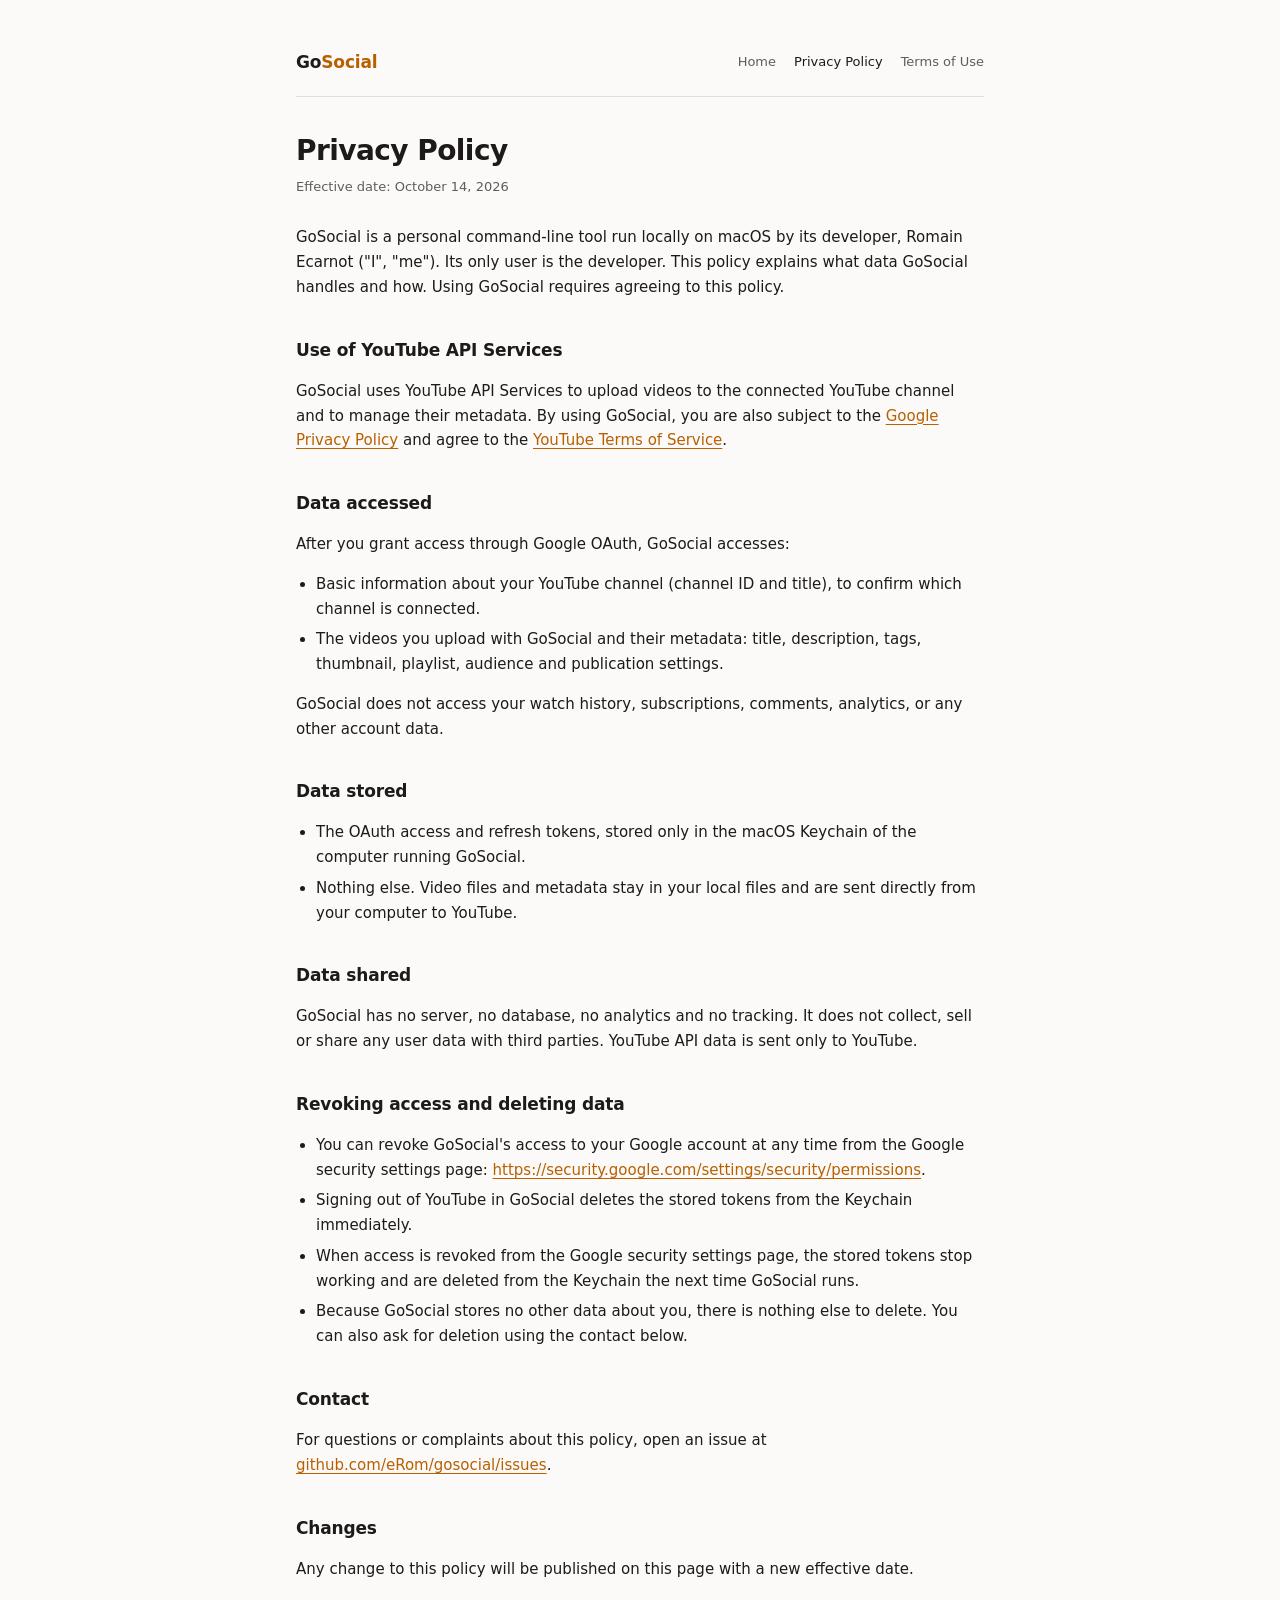
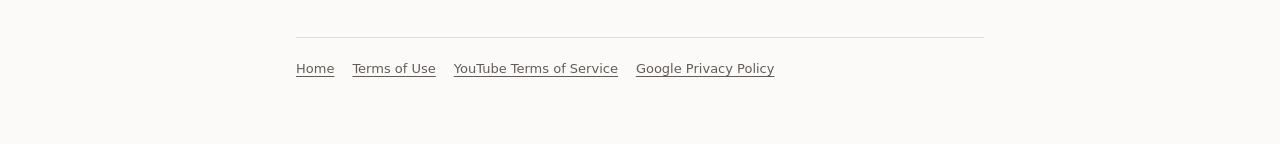
==== privacy.html @ 40ecc59e "privacy: revoked tokens are deleted on next run (drop the 7-day promise) Co-Authored-By: Claude Opus" ====
<!doctype html>
<html lang="en">
<head>
<meta charset="utf-8">
<meta name="viewport" content="width=device-width, initial-scale=1">
<title>Privacy Policy - GoSocial</title>
<link rel="stylesheet" href="style.css">
</head>
<body>
<div class="wrap">
  <header>
    <a class="brand" href="./">Go<span>Social</span></a>
    <nav>
      <a href="./">Home</a>
      <a href="privacy.html" aria-current="page">Privacy Policy</a>
      <a href="terms.html">Terms of Use</a>
    </nav>
  </header>

  <h1>Privacy Policy</h1>
  <p class="meta">Effective date: October 14, 2026</p>

  <p>GoSocial is a personal command-line tool run locally on macOS by its developer, Romain Ecarnot ("I", "me"). Its only user is the developer. This policy explains what data GoSocial handles and how. Using GoSocial requires agreeing to this policy.</p>

  <h2>Use of YouTube API Services</h2>
  <p>GoSocial uses YouTube API Services to upload videos to the connected YouTube channel and to manage their metadata. By using GoSocial, you are also subject to the <a href="http://www.google.com/policies/privacy">Google Privacy Policy</a> and agree to the <a href="https://www.youtube.com/t/terms">YouTube Terms of Service</a>.</p>

  <h2>Data accessed</h2>
  <p>After you grant access through Google OAuth, GoSocial accesses:</p>
  <ul>
    <li>Basic information about your YouTube channel (channel ID and title), to confirm which channel is connected.</li>
    <li>The videos you upload with GoSocial and their metadata: title, description, tags, thumbnail, playlist, audience and publication settings.</li>
  </ul>
  <p>GoSocial does not access your watch history, subscriptions, comments, analytics, or any other account data.</p>

  <h2>Data stored</h2>
  <ul>
    <li>The OAuth access and refresh tokens, stored only in the macOS Keychain of the computer running GoSocial.</li>
    <li>Nothing else. Video files and metadata stay in your local files and are sent directly from your computer to YouTube.</li>
  </ul>

  <h2>Data shared</h2>
  <p>GoSocial has no server, no database, no analytics and no tracking. It does not collect, sell or share any user data with third parties. YouTube API data is sent only to YouTube.</p>

  <h2>Revoking access and deleting data</h2>
  <ul>
    <li>You can revoke GoSocial's access to your Google account at any time from the Google security settings page: <a href="https://security.google.com/settings/security/permissions">https://security.google.com/settings/security/permissions</a>.</li>
    <li>Signing out of YouTube in GoSocial deletes the stored tokens from the Keychain immediately.</li>
    <li>When access is revoked from the Google security settings page, the stored tokens stop working and are deleted from the Keychain the next time GoSocial runs.</li>
    <li>Because GoSocial stores no other data about you, there is nothing else to delete. You can also ask for deletion using the contact below.</li>
  </ul>

  <h2>Contact</h2>
  <p>For questions or complaints about this policy, open an issue at <a href="https://github.com/eRom/gosocial/issues">github.com/eRom/gosocial/issues</a>.</p>

  <h2>Changes</h2>
  <p>Any change to this policy will be published on this page with a new effective date.</p>

  <footer>
    <a href="./">Home</a>
    <a href="terms.html">Terms of Use</a>
    <a href="https://www.youtube.com/t/terms">YouTube Terms of Service</a>
    <a href="http://www.google.com/policies/privacy">Google Privacy Policy</a>
  </footer>
</div>
</body>
</html>
---- style.css ----
:root {
  --bg: oklch(0.16 0.004 56);
  --surface: oklch(0.19 0.005 56);
  --border: oklch(0.28 0.006 56);
  --fg: oklch(0.94 0.004 56);
  --muted: oklch(0.70 0.008 56);
  --primary: oklch(0.80 0.15 75);
  color-scheme: dark;
}
@media (prefers-color-scheme: light) {
  :root {
    --bg: oklch(0.985 0.003 56);
    --surface: oklch(1 0 0);
    --border: oklch(0.90 0.005 56);
    --fg: oklch(0.22 0.006 56);
    --muted: oklch(0.48 0.01 56);
    --primary: oklch(0.58 0.15 60);
    color-scheme: light;
  }
}
* { box-sizing: border-box; }
html { -webkit-text-size-adjust: 100%; }
body {
  margin: 0;
  background: var(--bg);
  color: var(--fg);
  font: 15px/1.65 Inter, ui-sans-serif, system-ui, -apple-system, "Segoe UI", sans-serif;
}
::selection { background: var(--primary); color: var(--bg); }
.wrap { max-width: 720px; margin: 0 auto; padding: 48px 16px 64px; }
header { display: flex; align-items: center; justify-content: space-between; gap: 16px; flex-wrap: wrap; padding-bottom: 20px; border-bottom: 1px solid var(--border); margin-bottom: 36px; }
.brand { font-weight: 650; font-size: 17px; letter-spacing: -0.01em; color: var(--fg); text-decoration: none; }
.brand span { color: var(--primary); }
nav { display: flex; gap: 18px; font-size: 13px; }
nav a { color: var(--muted); text-decoration: none; transition: color 150ms ease-out; }
nav a:hover, nav a[aria-current="page"] { color: var(--fg); }
h1 { font-size: 28px; line-height: 1.25; letter-spacing: -0.02em; margin: 0 0 8px; }
h2 { font-size: 17px; margin: 36px 0 8px; letter-spacing: -0.01em; }
p, li { color: var(--fg); }
.lead { color: var(--muted); font-size: 16px; margin: 0 0 28px; }
.meta { color: var(--muted); font-size: 13px; margin: 0 0 28px; }
a { color: var(--primary); text-underline-offset: 3px; }
ul { padding-left: 20px; }
li + li { margin-top: 6px; }
.box { border: 1px solid var(--border); background: var(--surface); border-radius: 8px; padding: 16px 18px; margin: 24px 0; }
.box p { margin: 0; }
/* Badge officiel « Developed with YouTube » : l'asset inclut déjà sa zone de protection, rien ne doit le chevaucher. */
.badge { margin: 0 0 8px; }
.badge a { display: inline-block; }
.badge img { display: block; width: 280px; height: auto; }
footer { margin-top: 56px; padding-top: 20px; border-top: 1px solid var(--border); color: var(--muted); font-size: 13px; display: flex; gap: 18px; flex-wrap: wrap; }
footer a { color: var(--muted); }
code { font-family: "JetBrains Mono", ui-monospace, monospace; font-size: 13px; }
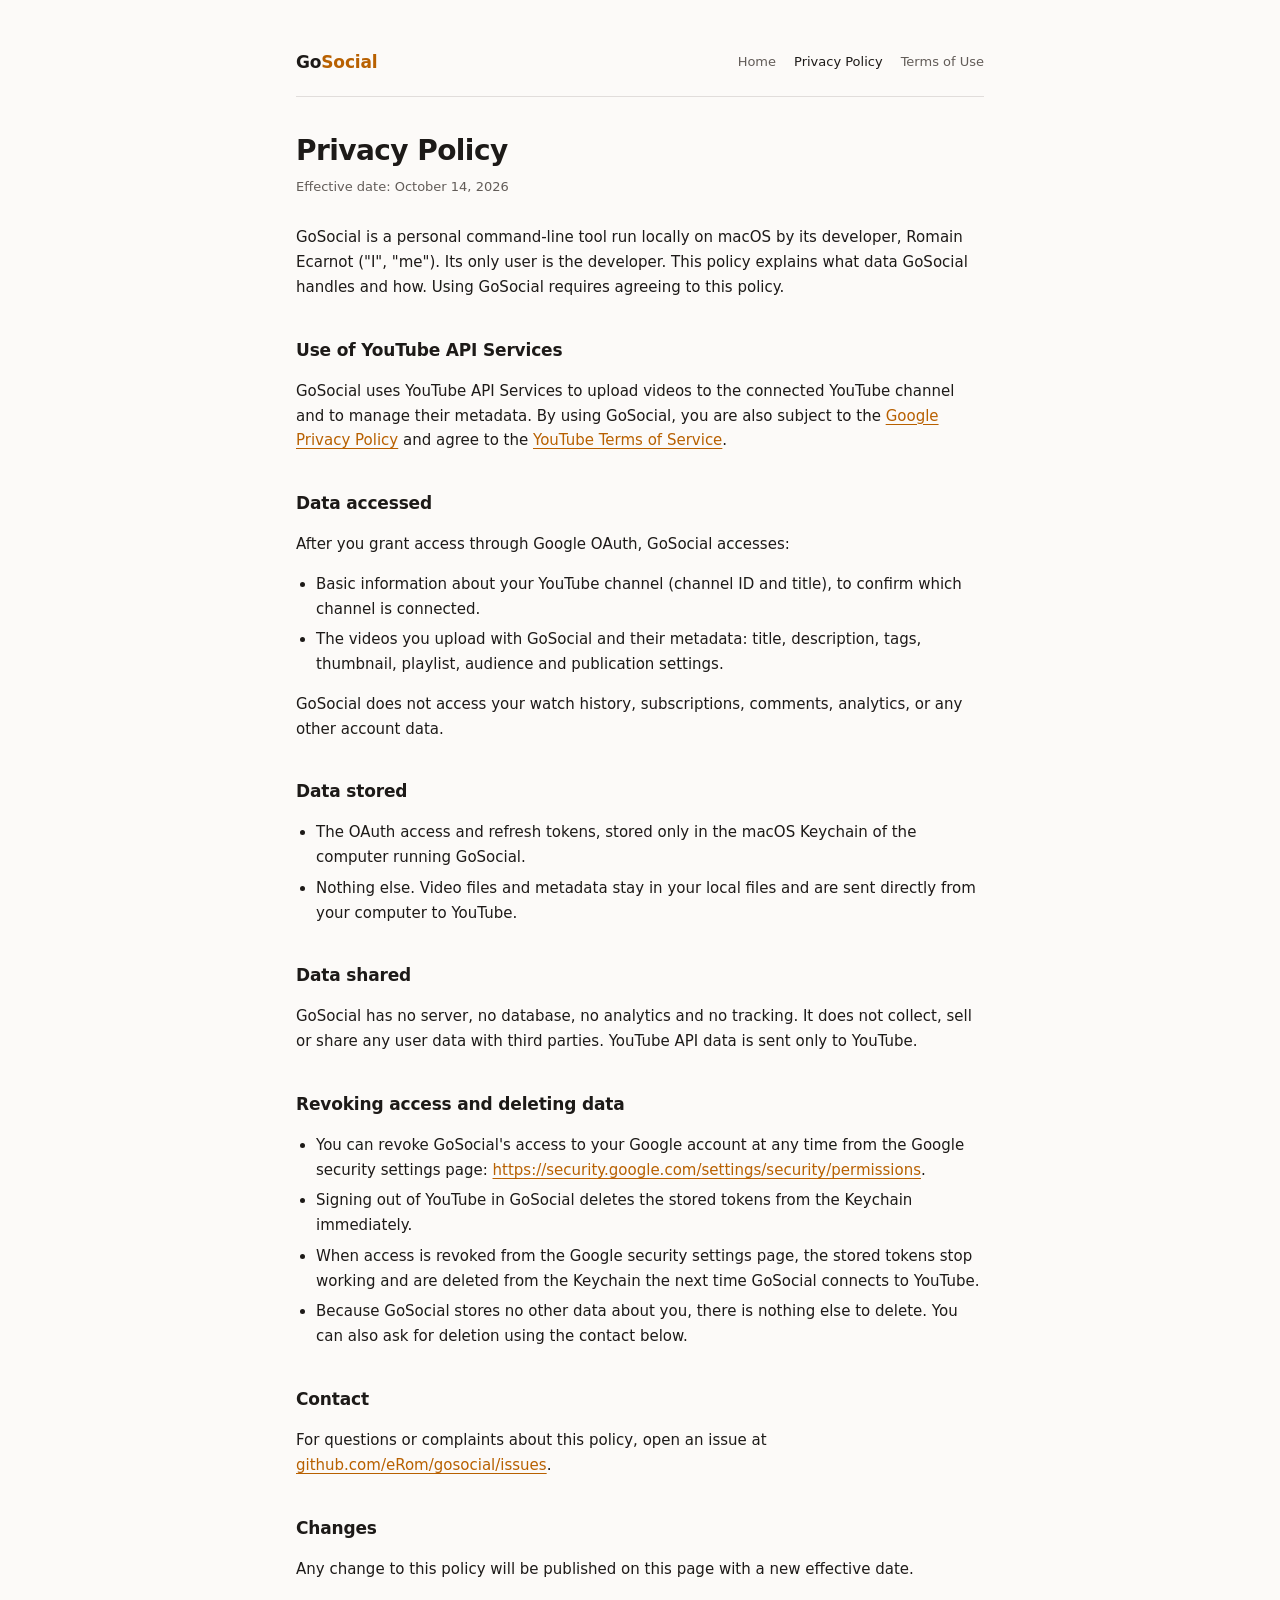
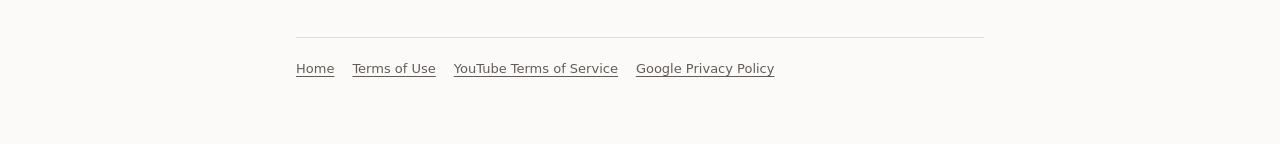
==== commit e39375bc: "privacy: revoked tokens are deleted the next time GoSocial connects to YouTube Co-Authored-By: Claud" ====
--- a/privacy.html
+++ b/privacy.html
@@ -46,7 +46,7 @@
   <ul>
     <li>You can revoke GoSocial's access to your Google account at any time from the Google security settings page: <a href="https://security.google.com/settings/security/permissions">https://security.google.com/settings/security/permissions</a>.</li>
     <li>Signing out of YouTube in GoSocial deletes the stored tokens from the Keychain immediately.</li>
-    <li>When access is revoked from the Google security settings page, the stored tokens stop working and are deleted from the Keychain the next time GoSocial runs.</li>
+    <li>When access is revoked from the Google security settings page, the stored tokens stop working and are deleted from the Keychain the next time GoSocial connects to YouTube.</li>
     <li>Because GoSocial stores no other data about you, there is nothing else to delete. You can also ask for deletion using the contact below.</li>
   </ul>
 
--- a/style.css
+++ b/style.css
@@ -48,6 +48,31 @@
 .badge { margin: 0 0 8px; }
 .badge a { display: inline-block; }
 .badge img { display: block; width: 280px; height: auto; }
+.badge img.badge-on-light { display: none; }
+@media (prefers-color-scheme: light) {
+  .badge img.badge-on-dark { display: none; }
+  .badge img.badge-on-light { display: block; }
+}
 footer { margin-top: 56px; padding-top: 20px; border-top: 1px solid var(--border); color: var(--muted); font-size: 13px; display: flex; gap: 18px; flex-wrap: wrap; }
 footer a { color: var(--muted); }
 code { font-family: "JetBrains Mono", ui-monospace, monospace; font-size: 13px; }
+
+/* Impression : thème clair forcé, espacements resserrés pour tenir sur une page */
+@media print {
+  :root {
+    --bg: oklch(1 0 0);
+    --surface: oklch(1 0 0);
+    --border: oklch(0.90 0.005 56);
+    --fg: oklch(0.22 0.006 56);
+    --muted: oklch(0.48 0.01 56);
+    --primary: oklch(0.58 0.15 60);
+    color-scheme: light;
+  }
+  .wrap { padding: 0 0 8px; }
+  header { margin-bottom: 24px; }
+  h2 { margin-top: 24px; }
+  .lead, .meta { margin-bottom: 20px; }
+  footer { margin-top: 28px; }
+  .badge img.badge-on-dark { display: none; }
+  .badge img.badge-on-light { display: block; width: 210px; }
+}
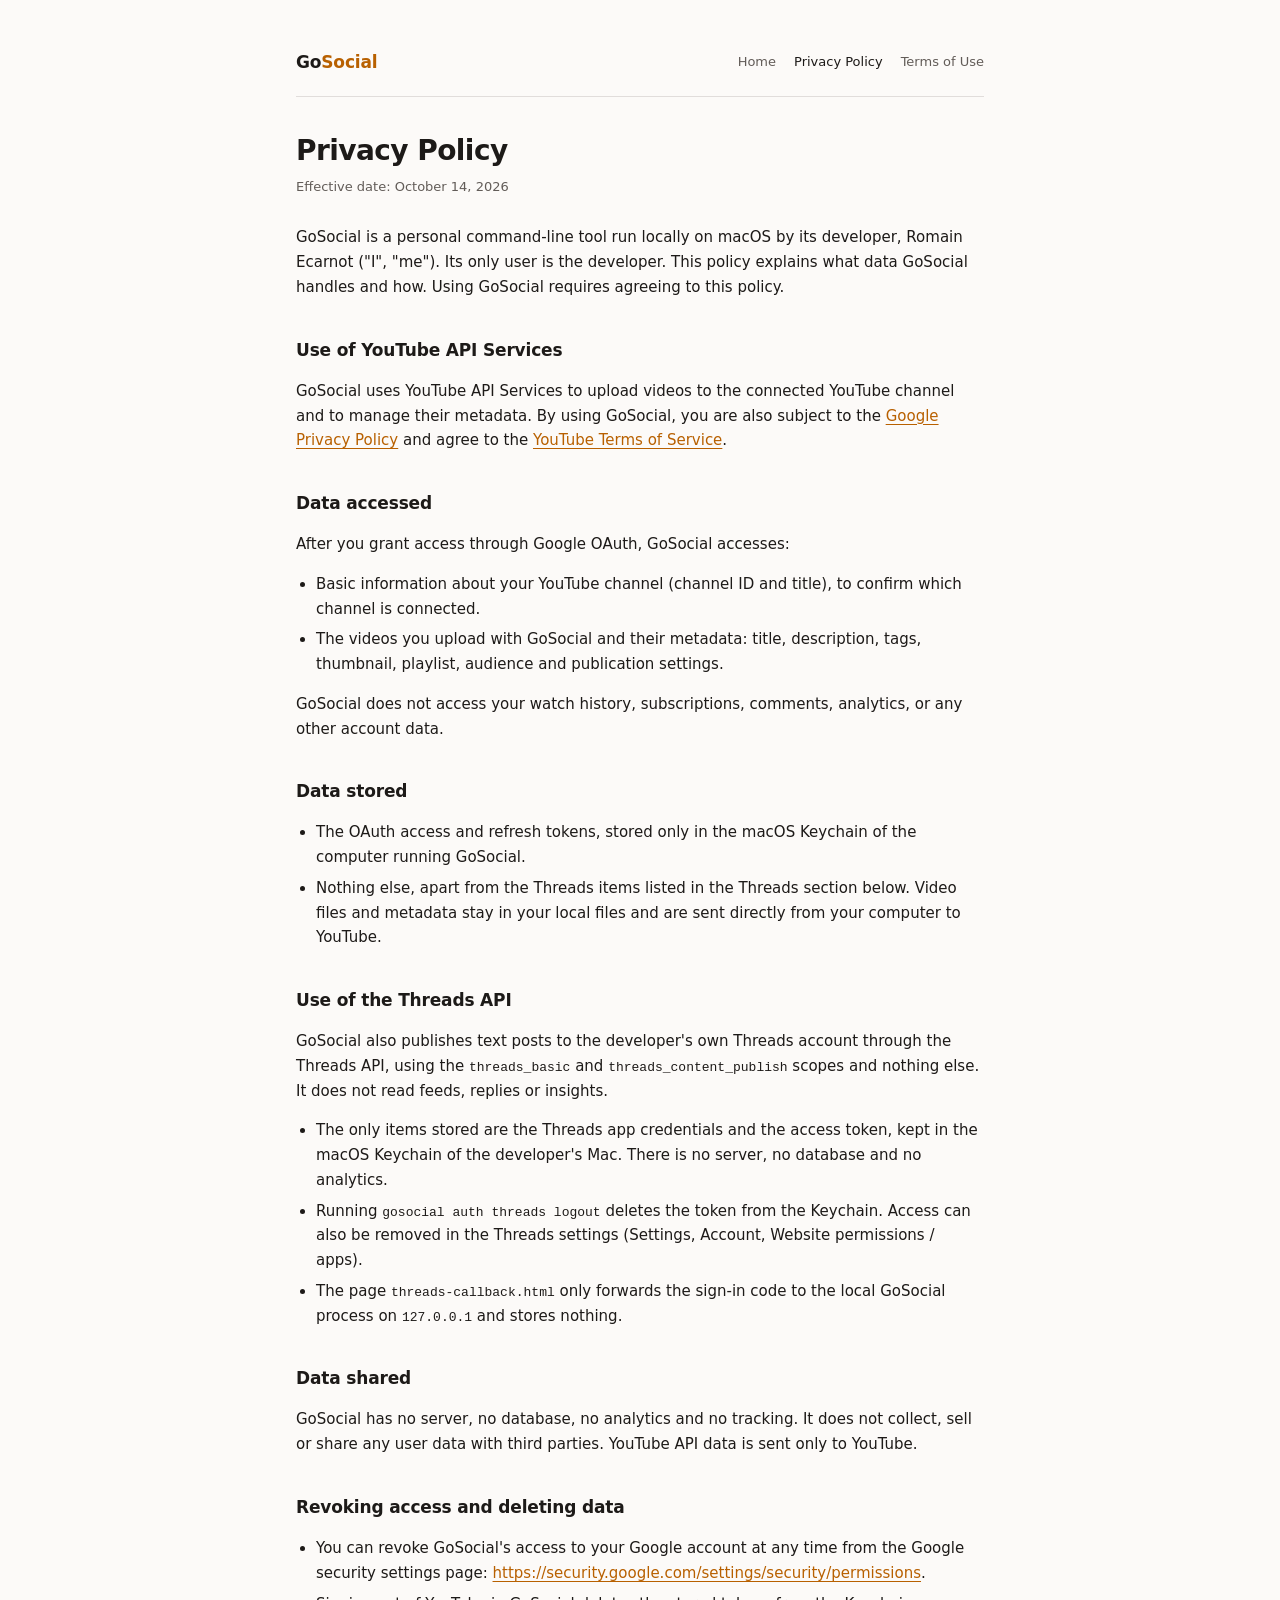
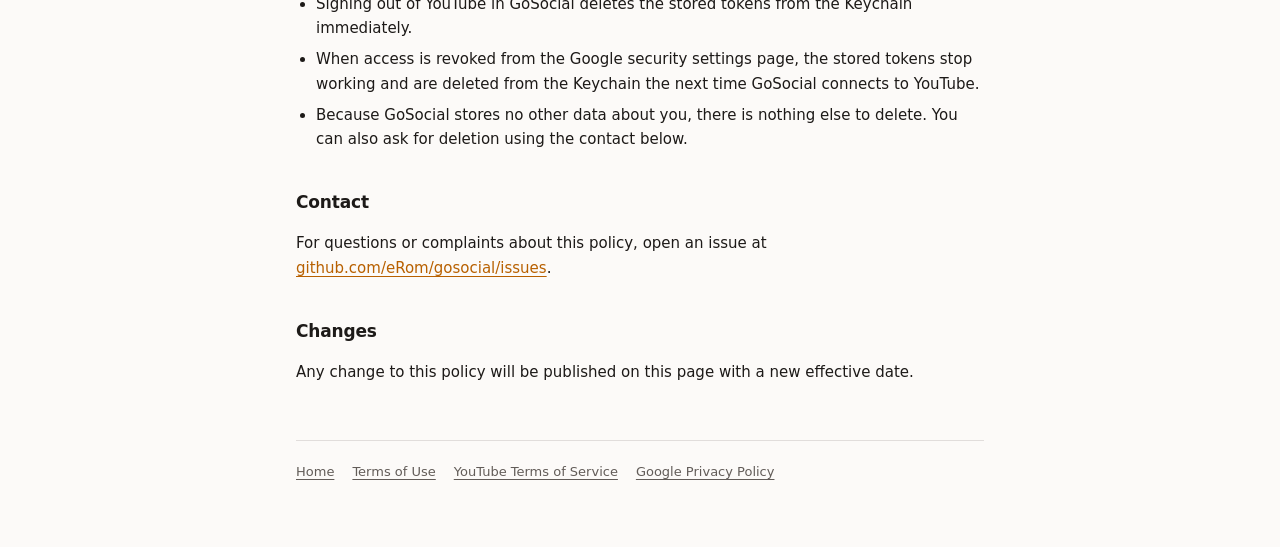
==== commit 3169d0c6: "feat: Threads relay page and Threads sections in privacy and terms Co-Authored-By: Claude Sonnet 5.5" ====
--- a/privacy.html
+++ b/privacy.html
@@ -36,7 +36,15 @@
   <h2>Data stored</h2>
   <ul>
     <li>The OAuth access and refresh tokens, stored only in the macOS Keychain of the computer running GoSocial.</li>
-    <li>Nothing else. Video files and metadata stay in your local files and are sent directly from your computer to YouTube.</li>
+    <li>Nothing else, apart from the Threads items listed in the Threads section below. Video files and metadata stay in your local files and are sent directly from your computer to YouTube.</li>
+  </ul>
+
+  <h2>Use of the Threads API</h2>
+  <p>GoSocial also publishes text posts to the developer's own Threads account through the Threads API, using the <code>threads_basic</code> and <code>threads_content_publish</code> scopes and nothing else. It does not read feeds, replies or insights.</p>
+  <ul>
+    <li>The only items stored are the Threads app credentials and the access token, kept in the macOS Keychain of the developer's Mac. There is no server, no database and no analytics.</li>
+    <li>Running <code>gosocial auth threads logout</code> deletes the token from the Keychain. Access can also be removed in the Threads settings (Settings, Account, Website permissions / apps).</li>
+    <li>The page <code>threads-callback.html</code> only forwards the sign-in code to the local GoSocial process on <code>127.0.0.1</code> and stores nothing.</li>
   </ul>
 
   <h2>Data shared</h2>
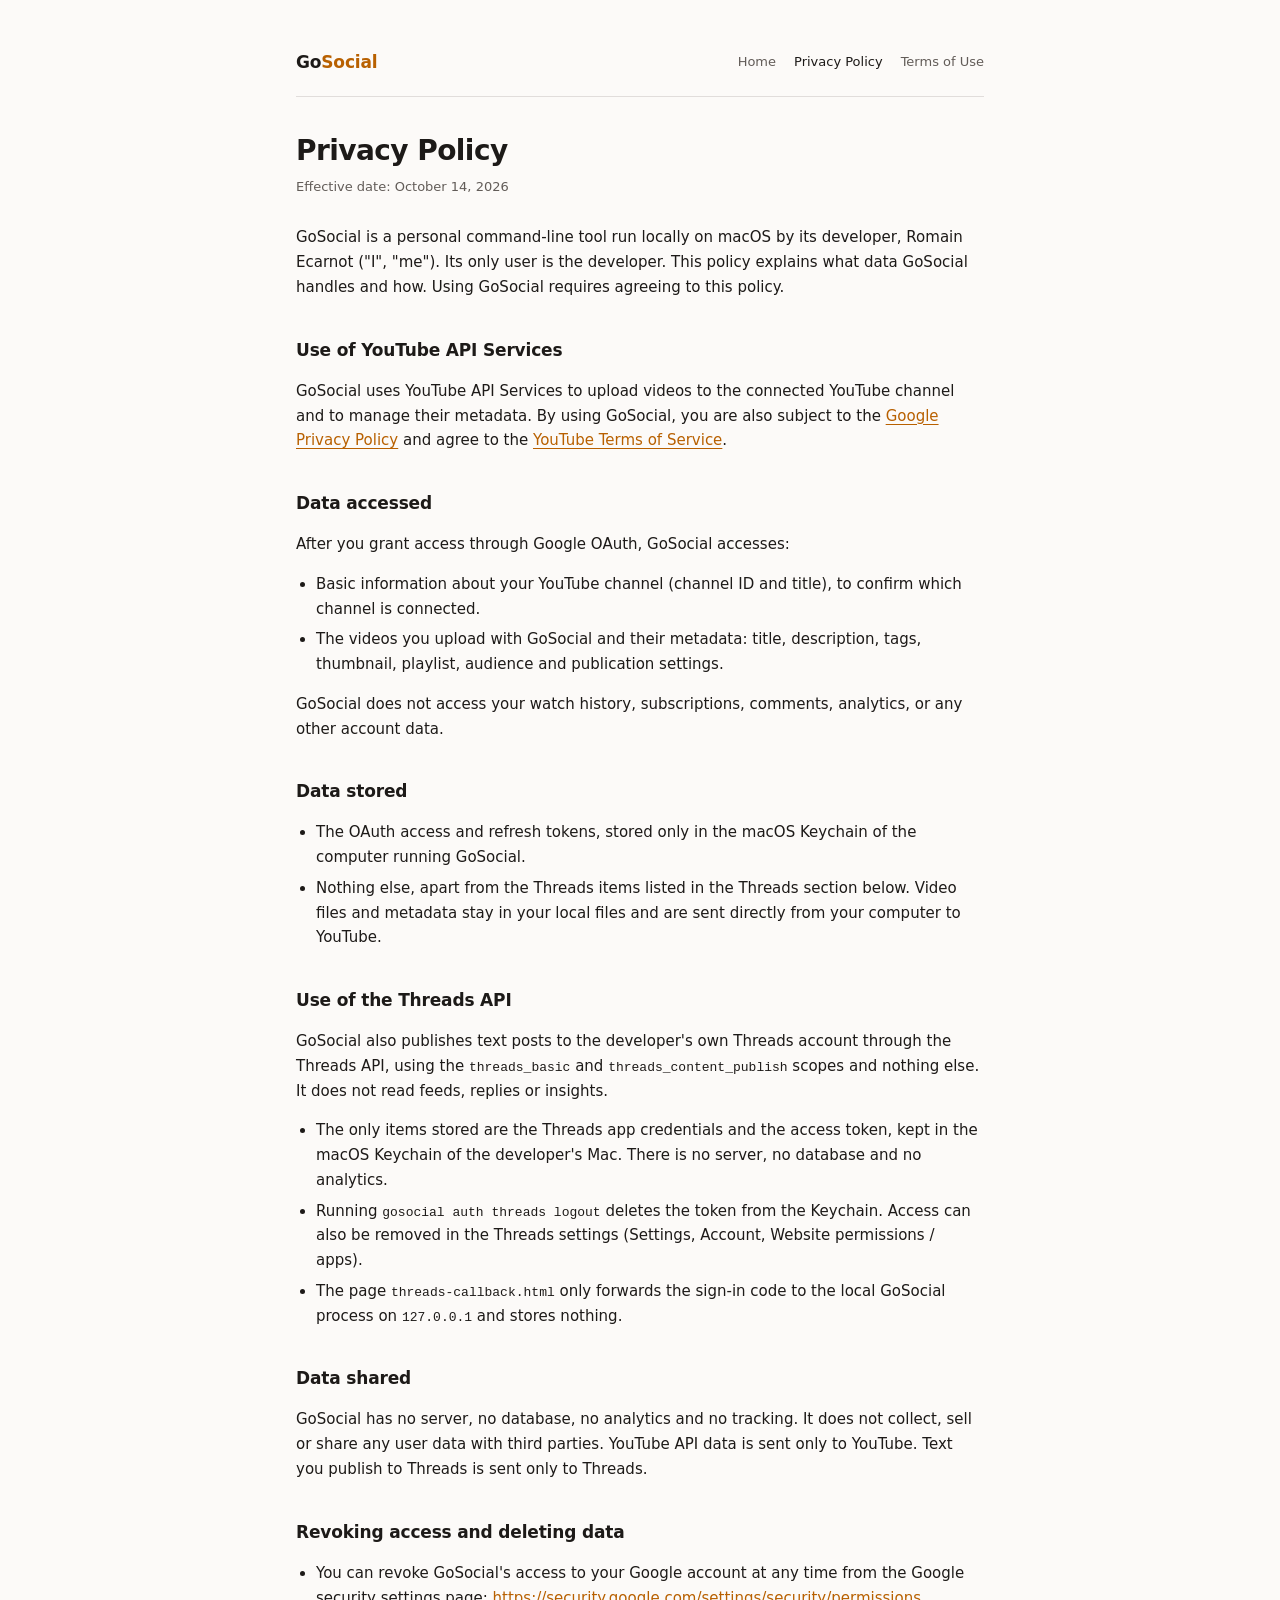
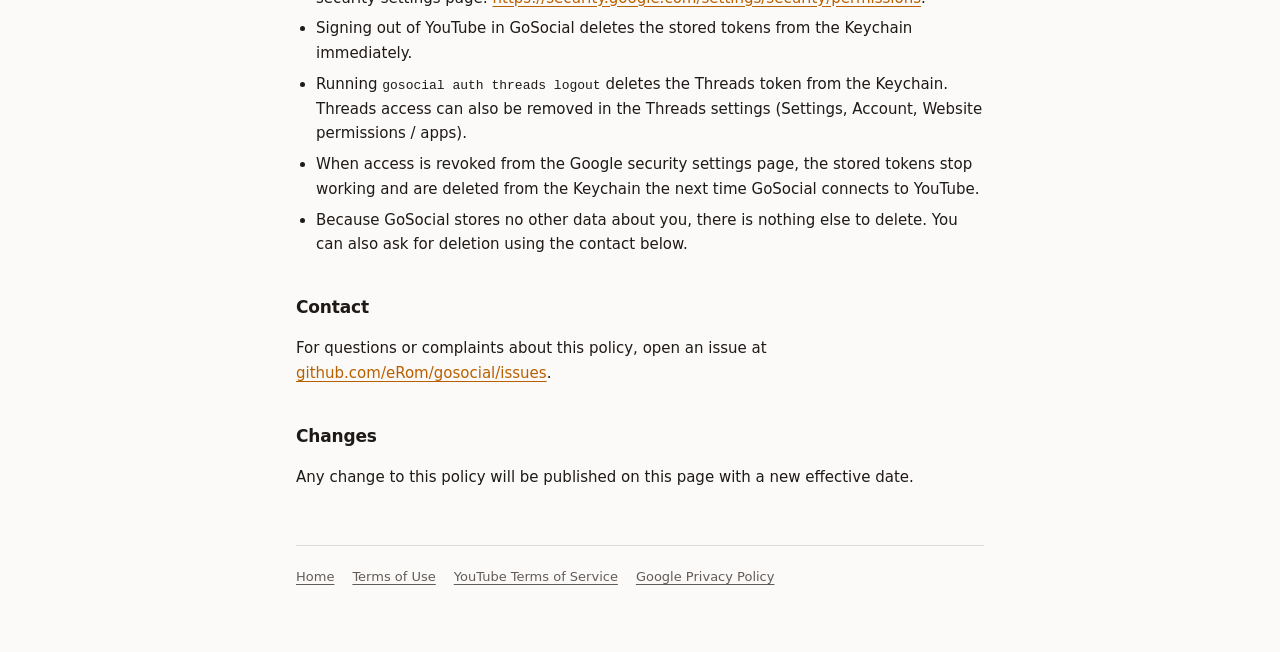
==== commit 6dd6d3b1: "fix: privacy page covers Threads in data sharing and revocation Co-Authored-By: Claude Sonnet 5.5 <n" ====
--- a/privacy.html
+++ b/privacy.html
@@ -48,12 +48,13 @@
   </ul>
 
   <h2>Data shared</h2>
-  <p>GoSocial has no server, no database, no analytics and no tracking. It does not collect, sell or share any user data with third parties. YouTube API data is sent only to YouTube.</p>
+  <p>GoSocial has no server, no database, no analytics and no tracking. It does not collect, sell or share any user data with third parties. YouTube API data is sent only to YouTube. Text you publish to Threads is sent only to Threads.</p>
 
   <h2>Revoking access and deleting data</h2>
   <ul>
     <li>You can revoke GoSocial's access to your Google account at any time from the Google security settings page: <a href="https://security.google.com/settings/security/permissions">https://security.google.com/settings/security/permissions</a>.</li>
     <li>Signing out of YouTube in GoSocial deletes the stored tokens from the Keychain immediately.</li>
+    <li>Running <code>gosocial auth threads logout</code> deletes the Threads token from the Keychain. Threads access can also be removed in the Threads settings (Settings, Account, Website permissions / apps).</li>
     <li>When access is revoked from the Google security settings page, the stored tokens stop working and are deleted from the Keychain the next time GoSocial connects to YouTube.</li>
     <li>Because GoSocial stores no other data about you, there is nothing else to delete. You can also ask for deletion using the contact below.</li>
   </ul>
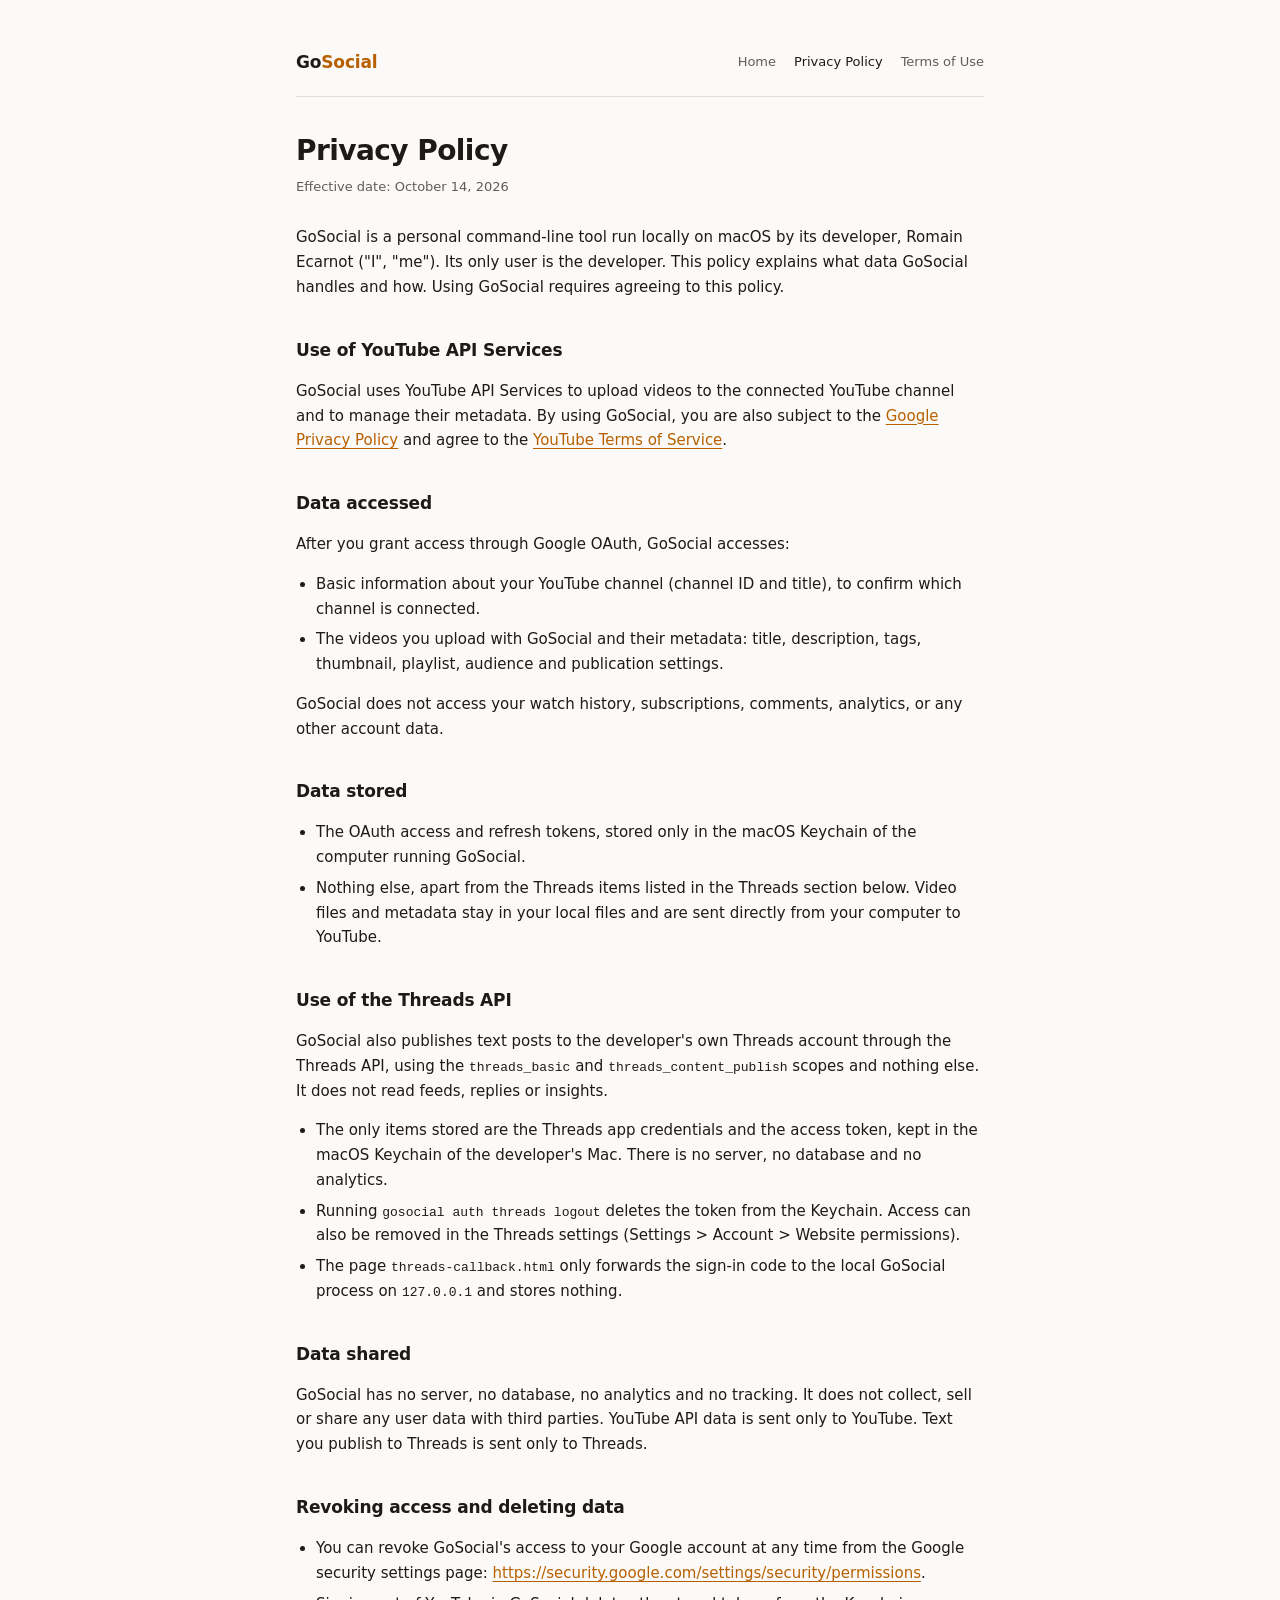
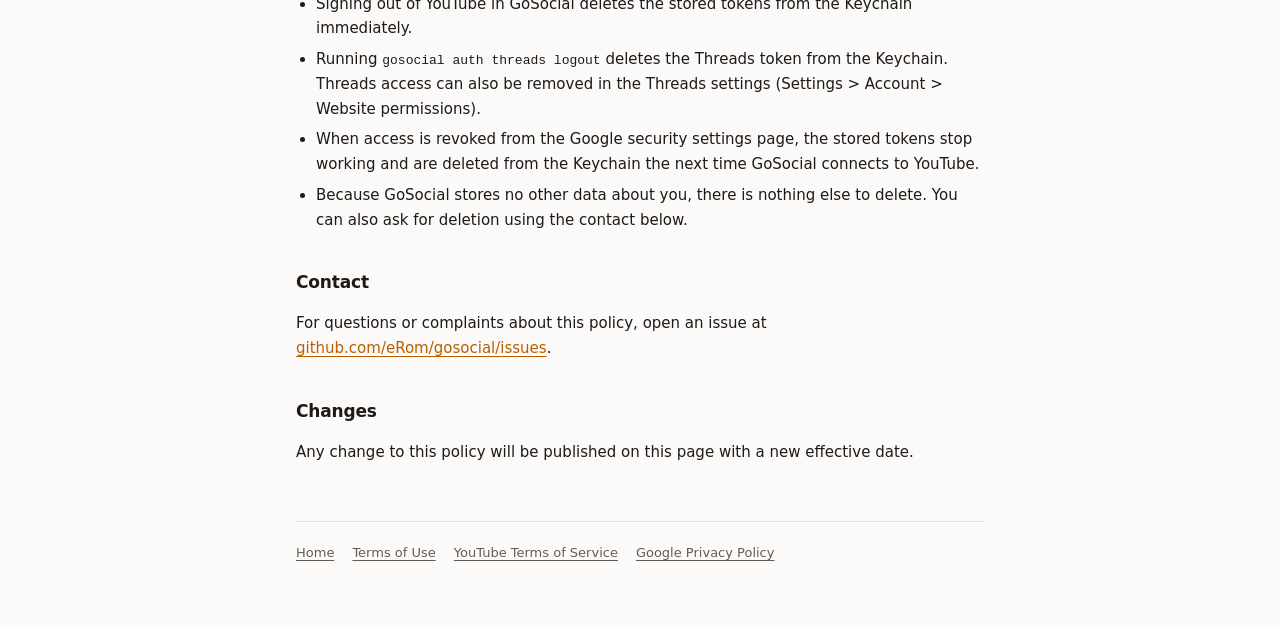
==== commit ff09b0a3: "docs: chemin des réglages Threads (Settings > Account > Website permissions) Co-Authored-By: Claude " ====
--- a/privacy.html
+++ b/privacy.html
@@ -43,7 +43,7 @@
   <p>GoSocial also publishes text posts to the developer's own Threads account through the Threads API, using the <code>threads_basic</code> and <code>threads_content_publish</code> scopes and nothing else. It does not read feeds, replies or insights.</p>
   <ul>
     <li>The only items stored are the Threads app credentials and the access token, kept in the macOS Keychain of the developer's Mac. There is no server, no database and no analytics.</li>
-    <li>Running <code>gosocial auth threads logout</code> deletes the token from the Keychain. Access can also be removed in the Threads settings (Settings, Account, Website permissions / apps).</li>
+    <li>Running <code>gosocial auth threads logout</code> deletes the token from the Keychain. Access can also be removed in the Threads settings (Settings &gt; Account &gt; Website permissions).</li>
     <li>The page <code>threads-callback.html</code> only forwards the sign-in code to the local GoSocial process on <code>127.0.0.1</code> and stores nothing.</li>
   </ul>
 
@@ -54,7 +54,7 @@
   <ul>
     <li>You can revoke GoSocial's access to your Google account at any time from the Google security settings page: <a href="https://security.google.com/settings/security/permissions">https://security.google.com/settings/security/permissions</a>.</li>
     <li>Signing out of YouTube in GoSocial deletes the stored tokens from the Keychain immediately.</li>
-    <li>Running <code>gosocial auth threads logout</code> deletes the Threads token from the Keychain. Threads access can also be removed in the Threads settings (Settings, Account, Website permissions / apps).</li>
+    <li>Running <code>gosocial auth threads logout</code> deletes the Threads token from the Keychain. Threads access can also be removed in the Threads settings (Settings &gt; Account &gt; Website permissions).</li>
     <li>When access is revoked from the Google security settings page, the stored tokens stop working and are deleted from the Keychain the next time GoSocial connects to YouTube.</li>
     <li>Because GoSocial stores no other data about you, there is nothing else to delete. You can also ask for deletion using the contact below.</li>
   </ul>
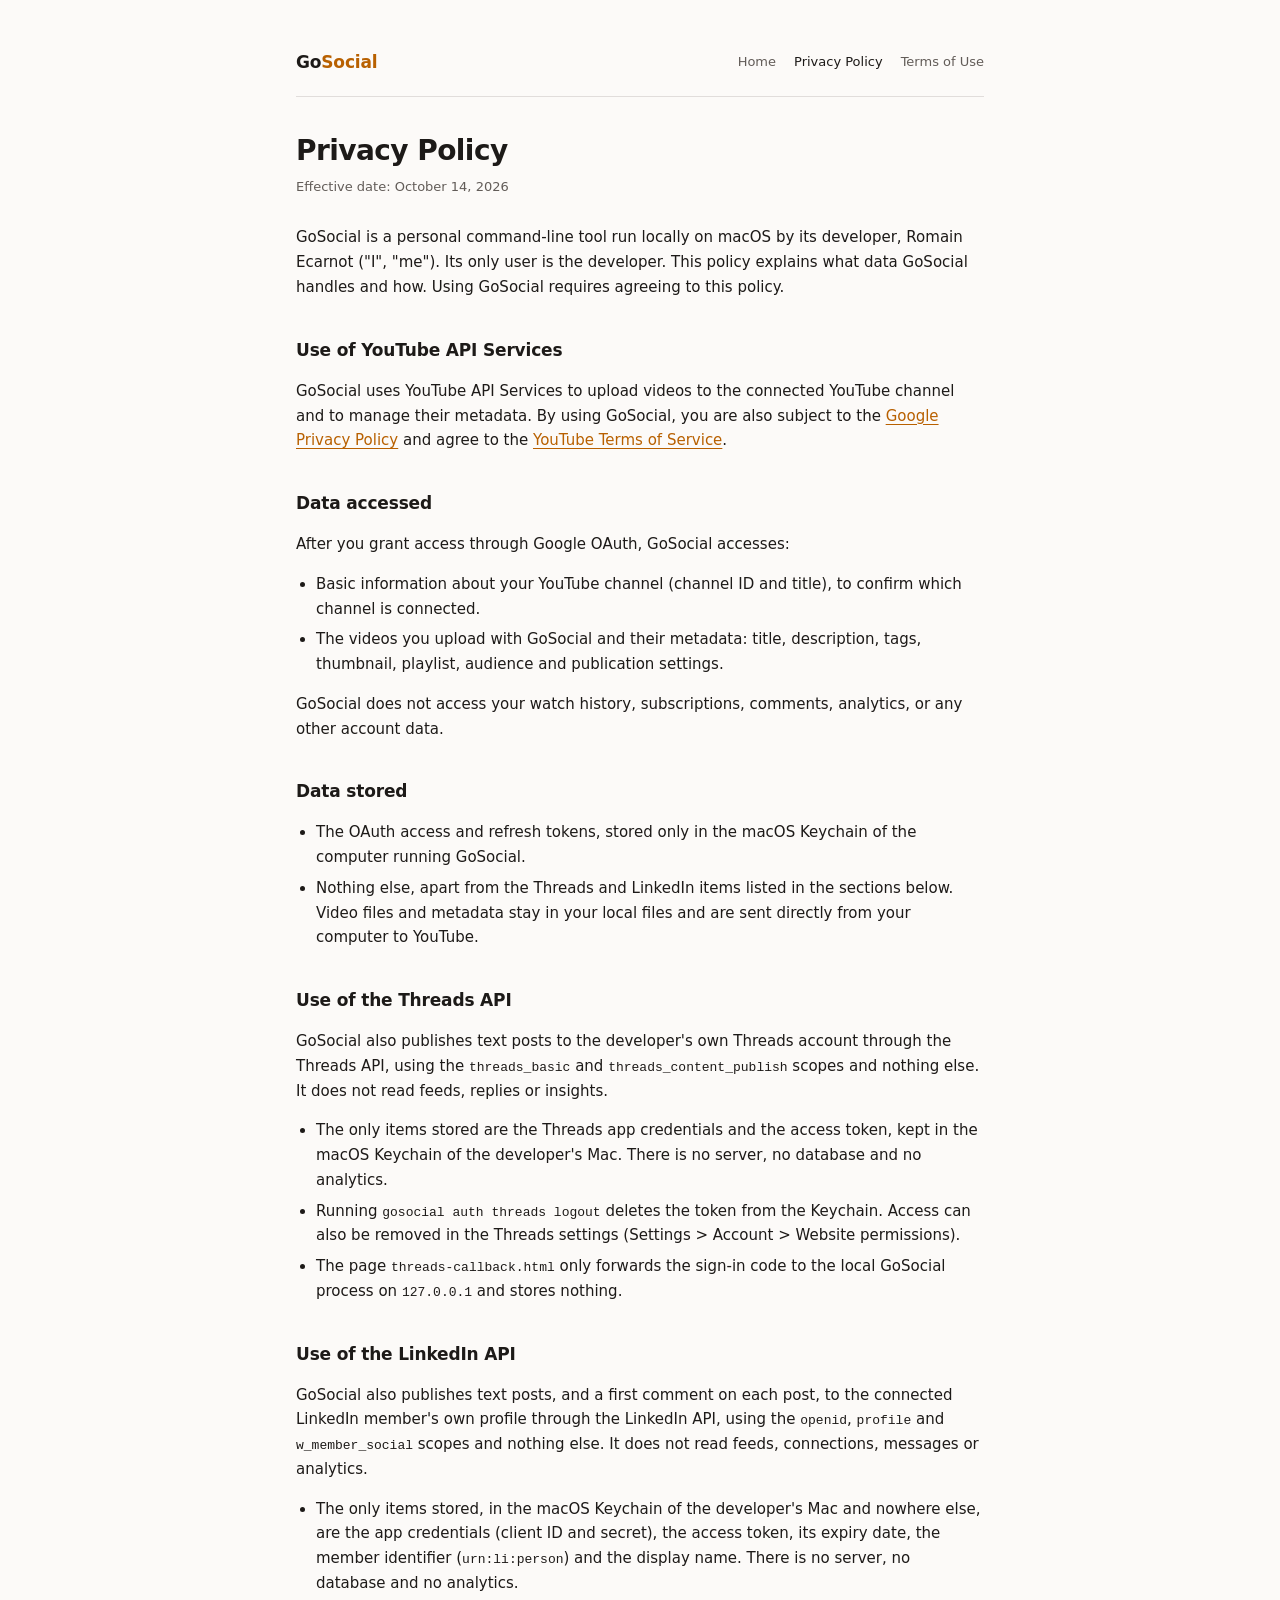
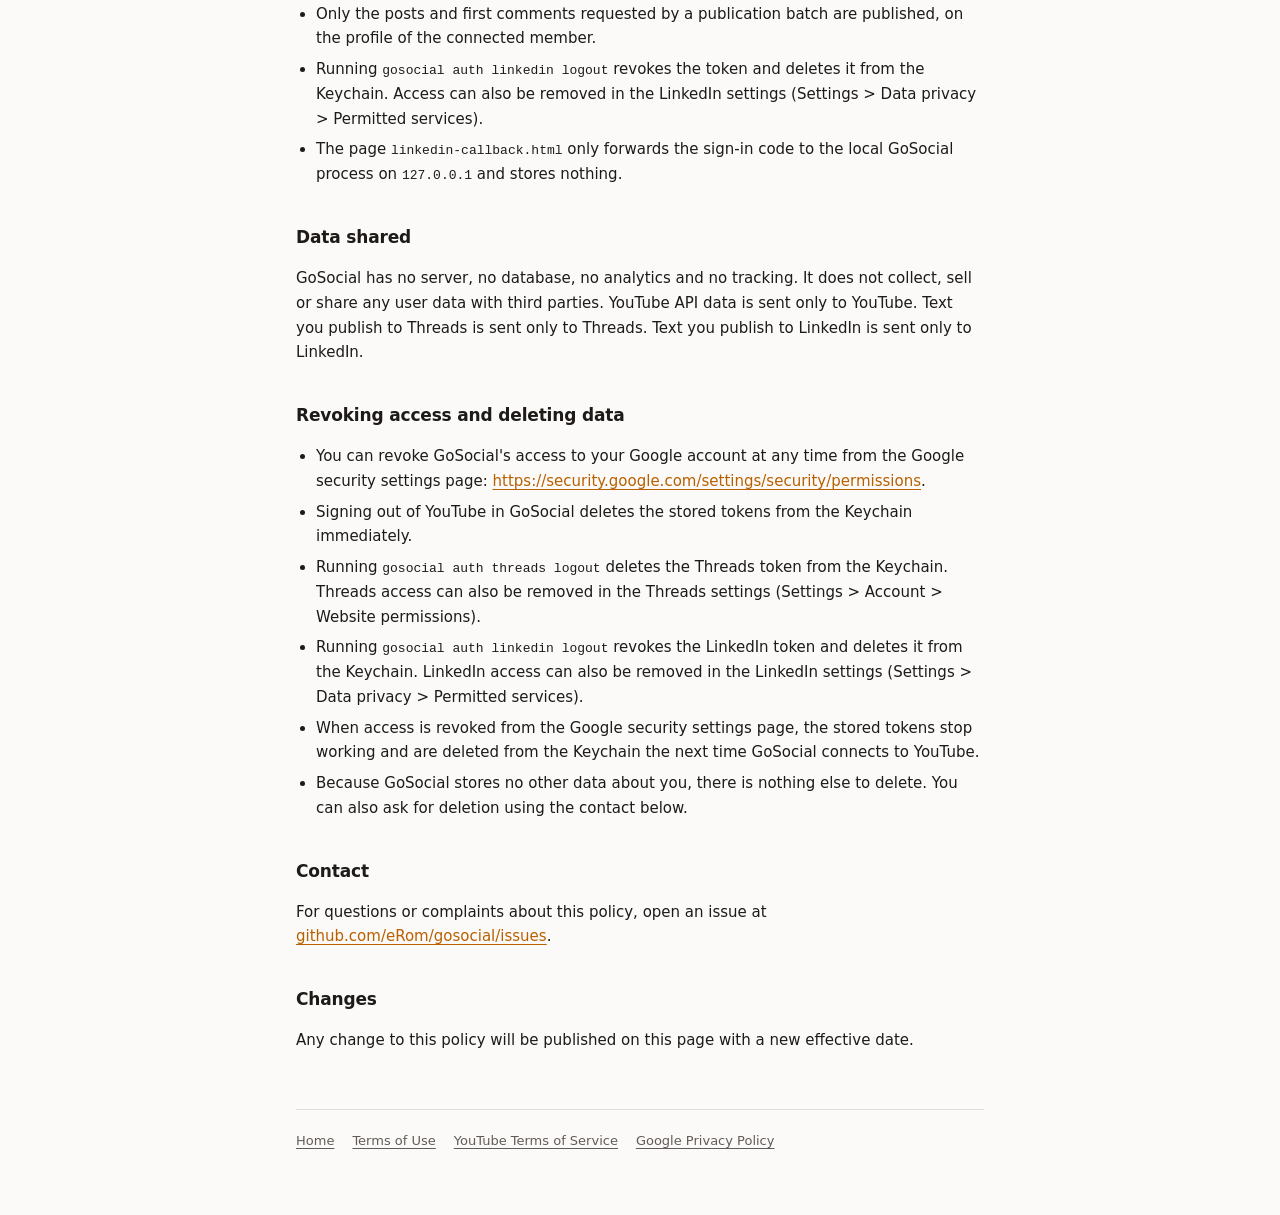
==== commit c9e66cfe: "feat: LinkedIn relay page and LinkedIn sections in privacy and terms Co-Authored-By: Claude Sonnet 5" ====
--- a/privacy.html
+++ b/privacy.html
@@ -36,7 +36,7 @@
   <h2>Data stored</h2>
   <ul>
     <li>The OAuth access and refresh tokens, stored only in the macOS Keychain of the computer running GoSocial.</li>
-    <li>Nothing else, apart from the Threads items listed in the Threads section below. Video files and metadata stay in your local files and are sent directly from your computer to YouTube.</li>
+    <li>Nothing else, apart from the Threads and LinkedIn items listed in the sections below. Video files and metadata stay in your local files and are sent directly from your computer to YouTube.</li>
   </ul>
 
   <h2>Use of the Threads API</h2>
@@ -47,14 +47,24 @@
     <li>The page <code>threads-callback.html</code> only forwards the sign-in code to the local GoSocial process on <code>127.0.0.1</code> and stores nothing.</li>
   </ul>
 
+  <h2>Use of the LinkedIn API</h2>
+  <p>GoSocial also publishes text posts, and a first comment on each post, to the connected LinkedIn member's own profile through the LinkedIn API, using the <code>openid</code>, <code>profile</code> and <code>w_member_social</code> scopes and nothing else. It does not read feeds, connections, messages or analytics.</p>
+  <ul>
+    <li>The only items stored, in the macOS Keychain of the developer's Mac and nowhere else, are the app credentials (client ID and secret), the access token, its expiry date, the member identifier (<code>urn:li:person</code>) and the display name. There is no server, no database and no analytics.</li>
+    <li>Only the posts and first comments requested by a publication batch are published, on the profile of the connected member.</li>
+    <li>Running <code>gosocial auth linkedin logout</code> revokes the token and deletes it from the Keychain. Access can also be removed in the LinkedIn settings (Settings &gt; Data privacy &gt; Permitted services).</li>
+    <li>The page <code>linkedin-callback.html</code> only forwards the sign-in code to the local GoSocial process on <code>127.0.0.1</code> and stores nothing.</li>
+  </ul>
+
   <h2>Data shared</h2>
-  <p>GoSocial has no server, no database, no analytics and no tracking. It does not collect, sell or share any user data with third parties. YouTube API data is sent only to YouTube. Text you publish to Threads is sent only to Threads.</p>
+  <p>GoSocial has no server, no database, no analytics and no tracking. It does not collect, sell or share any user data with third parties. YouTube API data is sent only to YouTube. Text you publish to Threads is sent only to Threads. Text you publish to LinkedIn is sent only to LinkedIn.</p>
 
   <h2>Revoking access and deleting data</h2>
   <ul>
     <li>You can revoke GoSocial's access to your Google account at any time from the Google security settings page: <a href="https://security.google.com/settings/security/permissions">https://security.google.com/settings/security/permissions</a>.</li>
     <li>Signing out of YouTube in GoSocial deletes the stored tokens from the Keychain immediately.</li>
     <li>Running <code>gosocial auth threads logout</code> deletes the Threads token from the Keychain. Threads access can also be removed in the Threads settings (Settings &gt; Account &gt; Website permissions).</li>
+    <li>Running <code>gosocial auth linkedin logout</code> revokes the LinkedIn token and deletes it from the Keychain. LinkedIn access can also be removed in the LinkedIn settings (Settings &gt; Data privacy &gt; Permitted services).</li>
     <li>When access is revoked from the Google security settings page, the stored tokens stop working and are deleted from the Keychain the next time GoSocial connects to YouTube.</li>
     <li>Because GoSocial stores no other data about you, there is nothing else to delete. You can also ask for deletion using the contact below.</li>
   </ul>
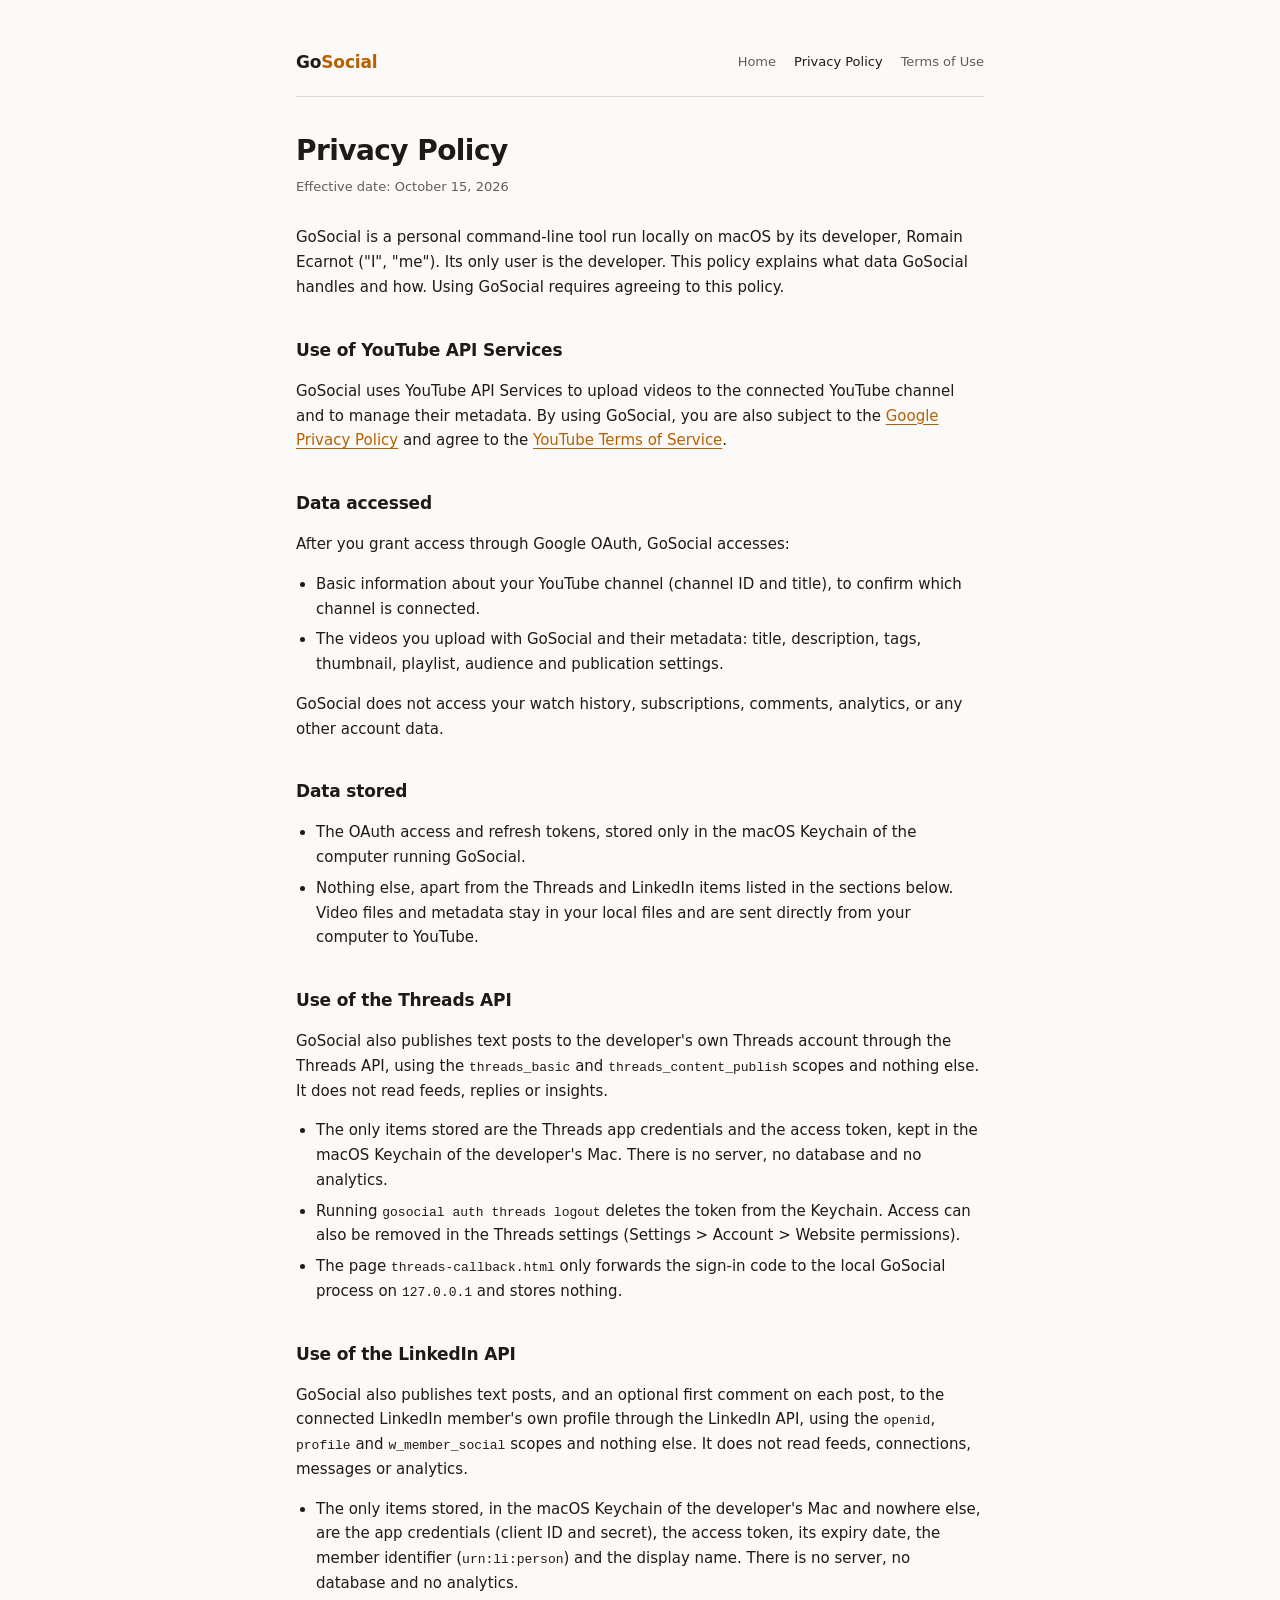
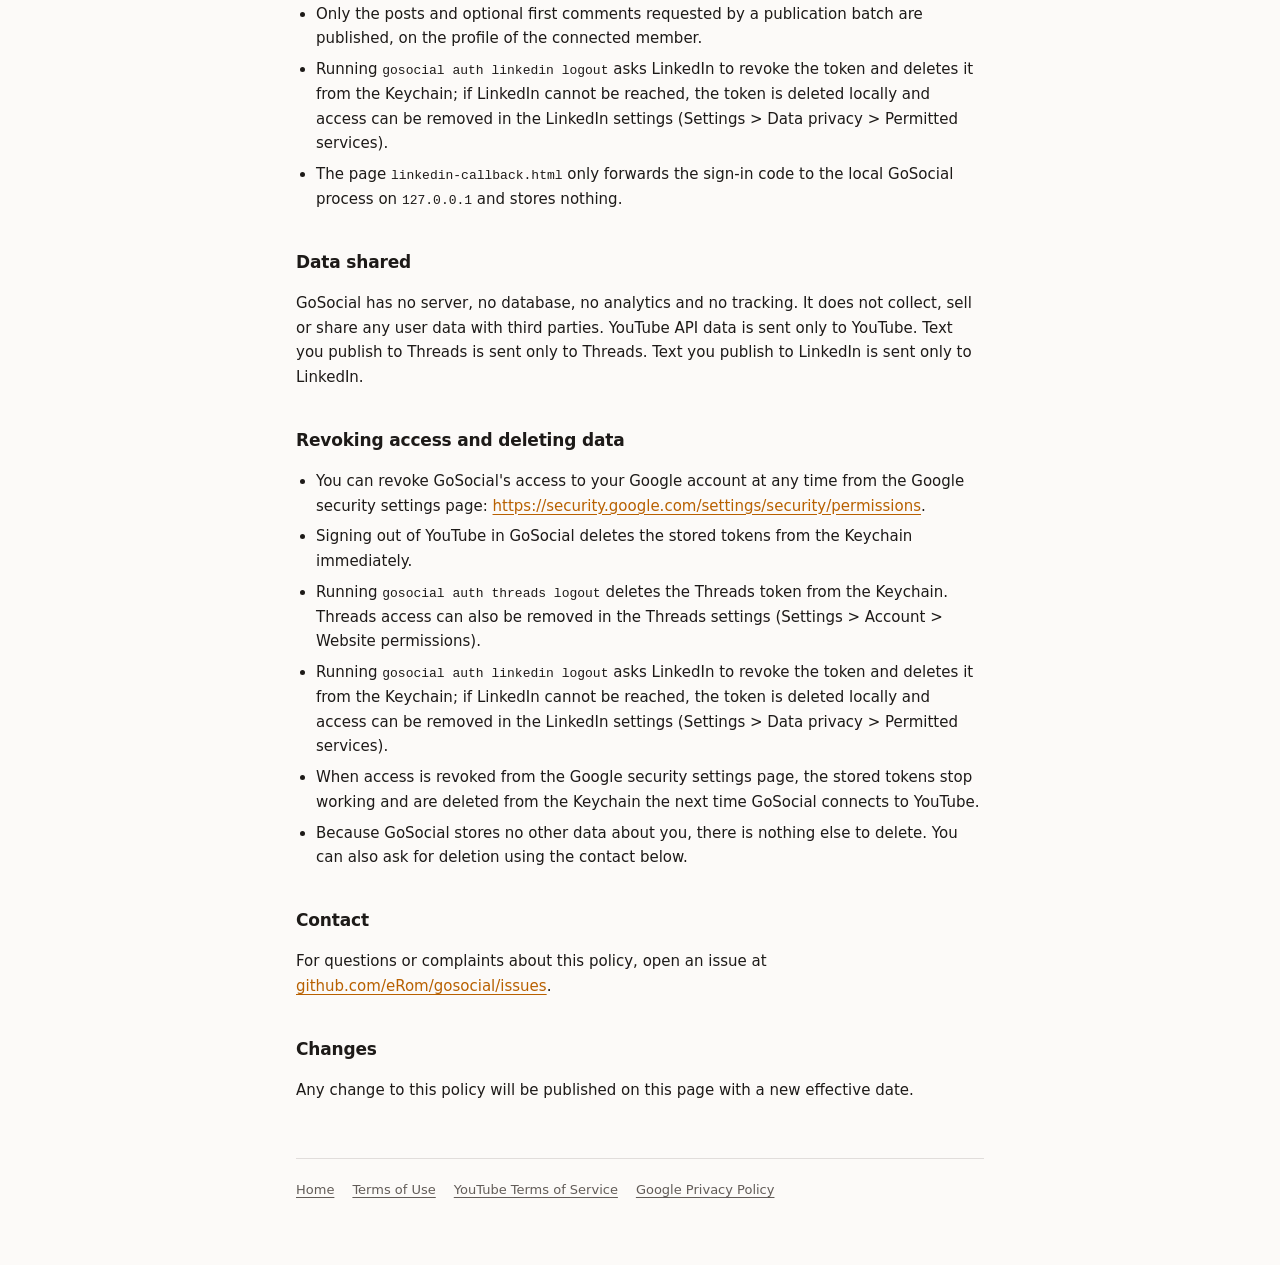
==== commit a9277cb5: "fix(site): date d'effet 15 octobre, révocation LinkedIn au mieux, commentaire optionnel Co-Authored-" ====
--- a/privacy.html
+++ b/privacy.html
@@ -18,7 +18,7 @@
   </header>
 
   <h1>Privacy Policy</h1>
-  <p class="meta">Effective date: October 14, 2026</p>
+  <p class="meta">Effective date: October 15, 2026</p>
 
   <p>GoSocial is a personal command-line tool run locally on macOS by its developer, Romain Ecarnot ("I", "me"). Its only user is the developer. This policy explains what data GoSocial handles and how. Using GoSocial requires agreeing to this policy.</p>
 
@@ -48,11 +48,11 @@
   </ul>
 
   <h2>Use of the LinkedIn API</h2>
-  <p>GoSocial also publishes text posts, and a first comment on each post, to the connected LinkedIn member's own profile through the LinkedIn API, using the <code>openid</code>, <code>profile</code> and <code>w_member_social</code> scopes and nothing else. It does not read feeds, connections, messages or analytics.</p>
+  <p>GoSocial also publishes text posts, and an optional first comment on each post, to the connected LinkedIn member's own profile through the LinkedIn API, using the <code>openid</code>, <code>profile</code> and <code>w_member_social</code> scopes and nothing else. It does not read feeds, connections, messages or analytics.</p>
   <ul>
     <li>The only items stored, in the macOS Keychain of the developer's Mac and nowhere else, are the app credentials (client ID and secret), the access token, its expiry date, the member identifier (<code>urn:li:person</code>) and the display name. There is no server, no database and no analytics.</li>
-    <li>Only the posts and first comments requested by a publication batch are published, on the profile of the connected member.</li>
-    <li>Running <code>gosocial auth linkedin logout</code> revokes the token and deletes it from the Keychain. Access can also be removed in the LinkedIn settings (Settings &gt; Data privacy &gt; Permitted services).</li>
+    <li>Only the posts and optional first comments requested by a publication batch are published, on the profile of the connected member.</li>
+    <li>Running <code>gosocial auth linkedin logout</code> asks LinkedIn to revoke the token and deletes it from the Keychain; if LinkedIn cannot be reached, the token is deleted locally and access can be removed in the LinkedIn settings (Settings &gt; Data privacy &gt; Permitted services).</li>
     <li>The page <code>linkedin-callback.html</code> only forwards the sign-in code to the local GoSocial process on <code>127.0.0.1</code> and stores nothing.</li>
   </ul>
 
@@ -64,7 +64,7 @@
     <li>You can revoke GoSocial's access to your Google account at any time from the Google security settings page: <a href="https://security.google.com/settings/security/permissions">https://security.google.com/settings/security/permissions</a>.</li>
     <li>Signing out of YouTube in GoSocial deletes the stored tokens from the Keychain immediately.</li>
     <li>Running <code>gosocial auth threads logout</code> deletes the Threads token from the Keychain. Threads access can also be removed in the Threads settings (Settings &gt; Account &gt; Website permissions).</li>
-    <li>Running <code>gosocial auth linkedin logout</code> revokes the LinkedIn token and deletes it from the Keychain. LinkedIn access can also be removed in the LinkedIn settings (Settings &gt; Data privacy &gt; Permitted services).</li>
+    <li>Running <code>gosocial auth linkedin logout</code> asks LinkedIn to revoke the token and deletes it from the Keychain; if LinkedIn cannot be reached, the token is deleted locally and access can be removed in the LinkedIn settings (Settings &gt; Data privacy &gt; Permitted services).</li>
     <li>When access is revoked from the Google security settings page, the stored tokens stop working and are deleted from the Keychain the next time GoSocial connects to YouTube.</li>
     <li>Because GoSocial stores no other data about you, there is nothing else to delete. You can also ask for deletion using the contact below.</li>
   </ul>
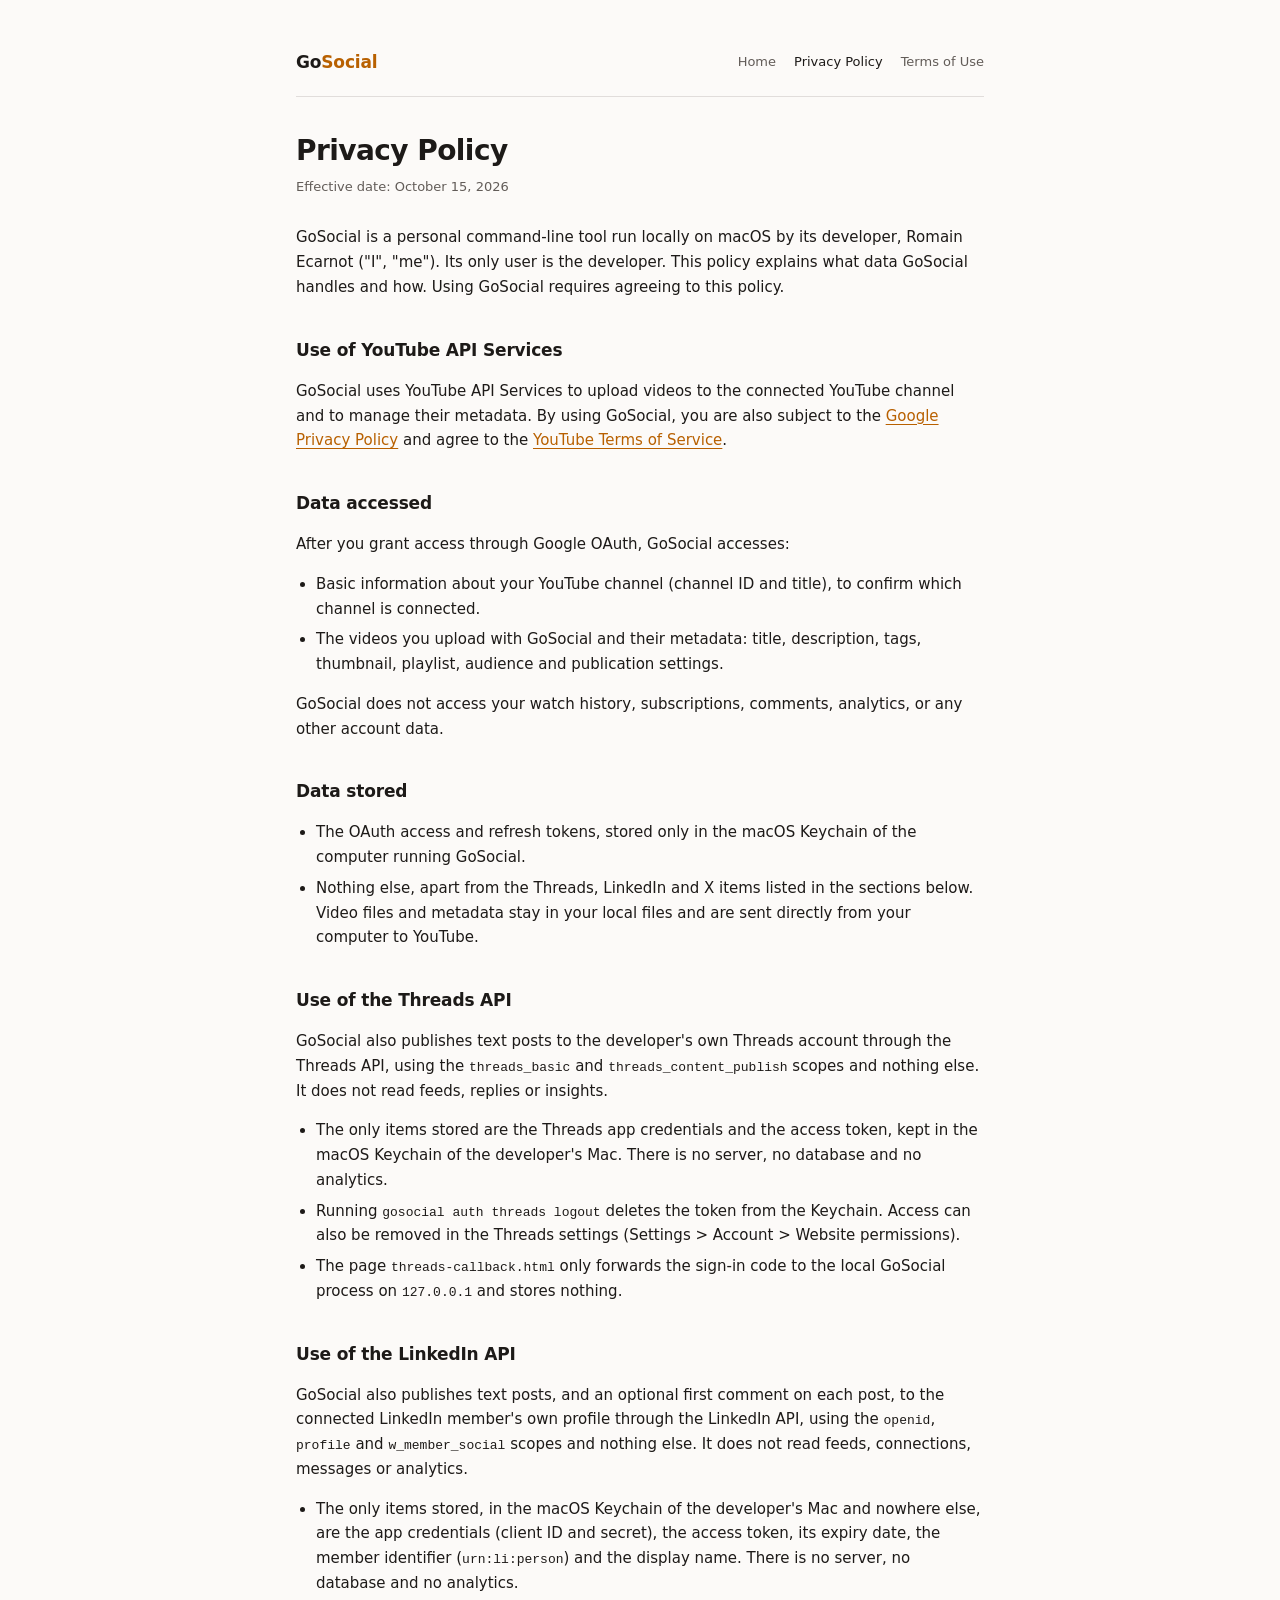
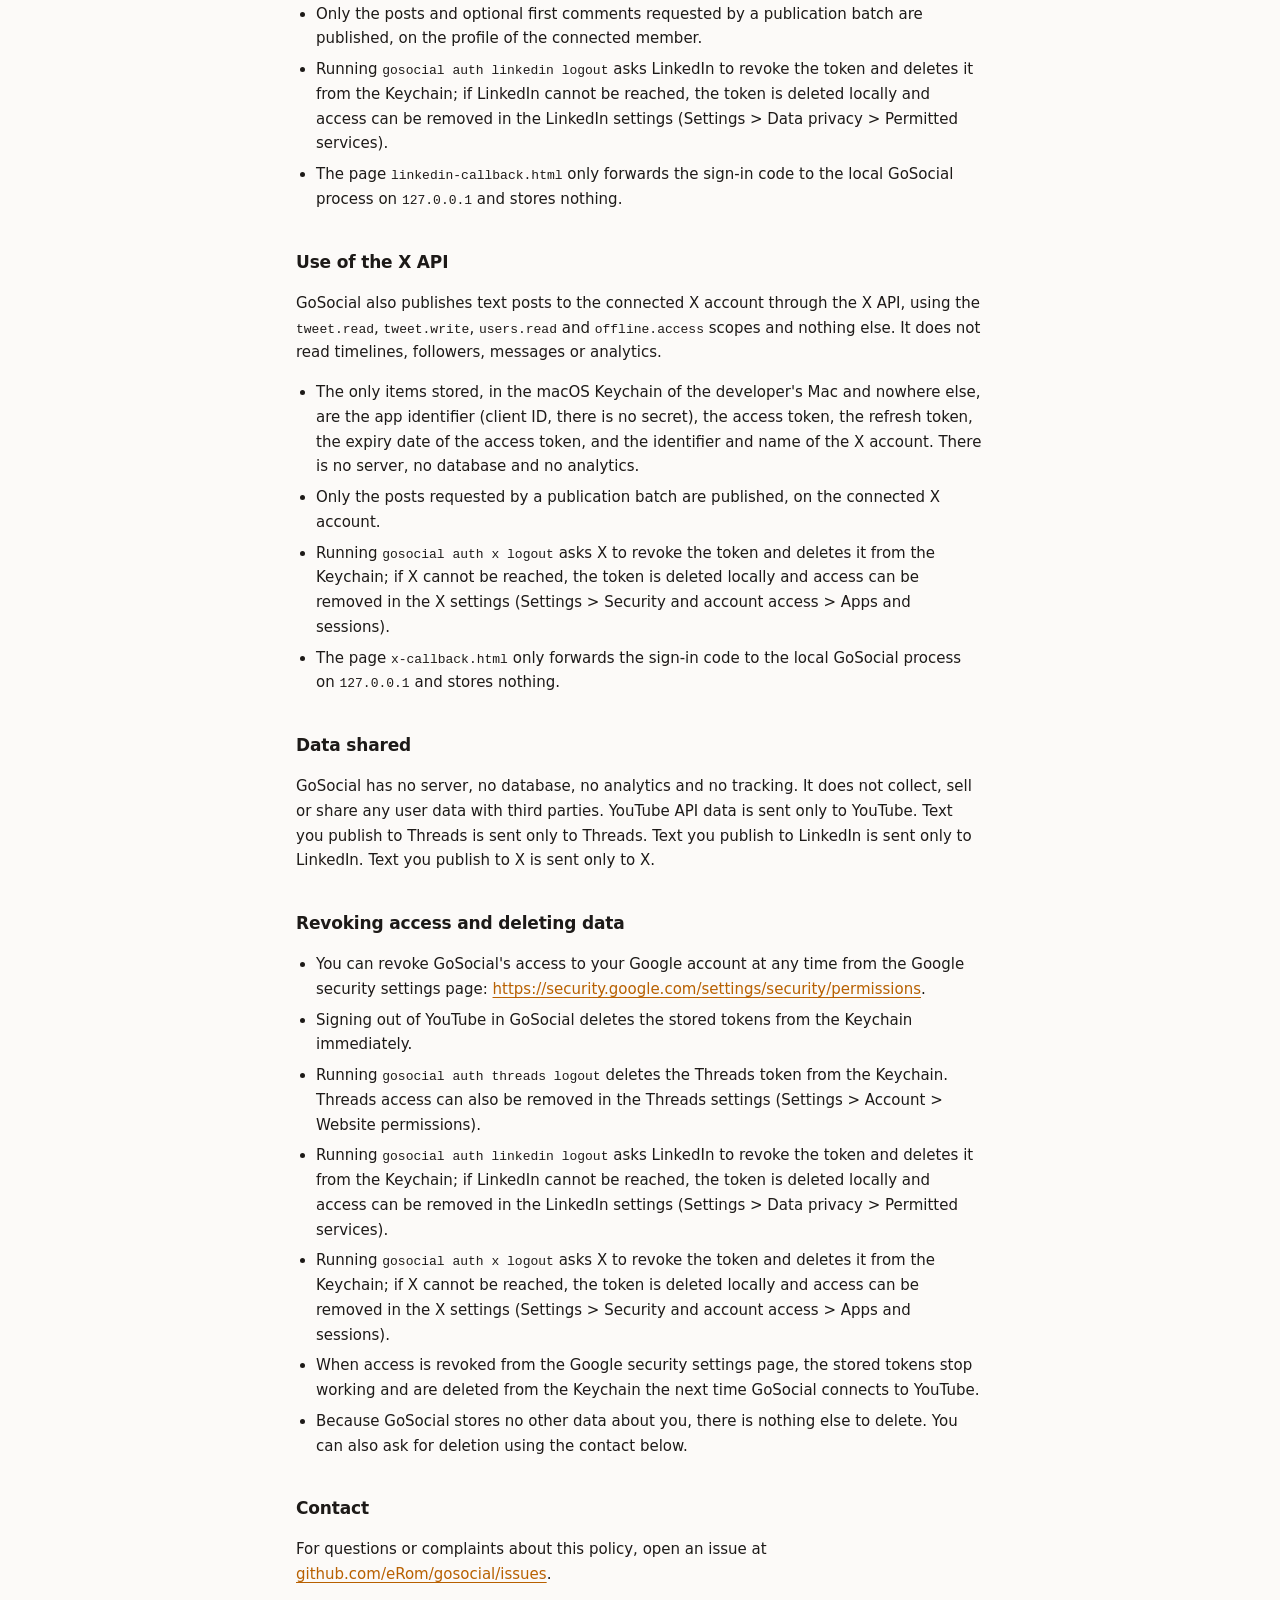
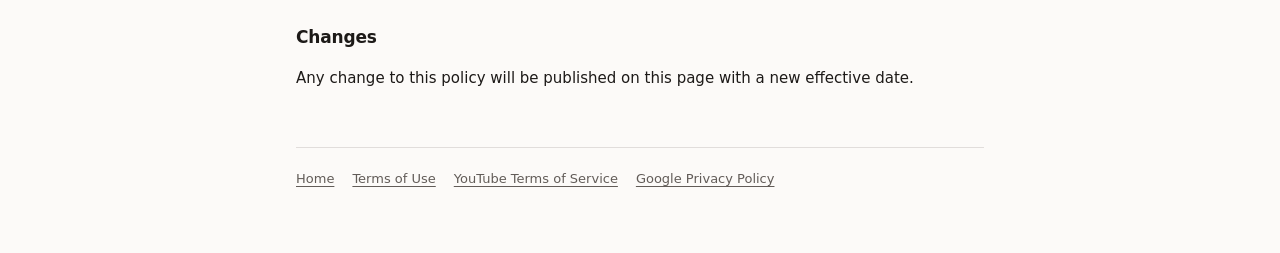
==== commit 65a49657: "feat: X relay page and X sections in privacy and terms Co-Authored-By: Claude Sonnet 5.5 <noreply@an" ====
--- a/privacy.html
+++ b/privacy.html
@@ -36,7 +36,7 @@
   <h2>Data stored</h2>
   <ul>
     <li>The OAuth access and refresh tokens, stored only in the macOS Keychain of the computer running GoSocial.</li>
-    <li>Nothing else, apart from the Threads and LinkedIn items listed in the sections below. Video files and metadata stay in your local files and are sent directly from your computer to YouTube.</li>
+    <li>Nothing else, apart from the Threads, LinkedIn and X items listed in the sections below. Video files and metadata stay in your local files and are sent directly from your computer to YouTube.</li>
   </ul>
 
   <h2>Use of the Threads API</h2>
@@ -56,8 +56,17 @@
     <li>The page <code>linkedin-callback.html</code> only forwards the sign-in code to the local GoSocial process on <code>127.0.0.1</code> and stores nothing.</li>
   </ul>
 
+  <h2>Use of the X API</h2>
+  <p>GoSocial also publishes text posts to the connected X account through the X API, using the <code>tweet.read</code>, <code>tweet.write</code>, <code>users.read</code> and <code>offline.access</code> scopes and nothing else. It does not read timelines, followers, messages or analytics.</p>
+  <ul>
+    <li>The only items stored, in the macOS Keychain of the developer's Mac and nowhere else, are the app identifier (client ID, there is no secret), the access token, the refresh token, the expiry date of the access token, and the identifier and name of the X account. There is no server, no database and no analytics.</li>
+    <li>Only the posts requested by a publication batch are published, on the connected X account.</li>
+    <li>Running <code>gosocial auth x logout</code> asks X to revoke the token and deletes it from the Keychain; if X cannot be reached, the token is deleted locally and access can be removed in the X settings (Settings &gt; Security and account access &gt; Apps and sessions).</li>
+    <li>The page <code>x-callback.html</code> only forwards the sign-in code to the local GoSocial process on <code>127.0.0.1</code> and stores nothing.</li>
+  </ul>
+
   <h2>Data shared</h2>
-  <p>GoSocial has no server, no database, no analytics and no tracking. It does not collect, sell or share any user data with third parties. YouTube API data is sent only to YouTube. Text you publish to Threads is sent only to Threads. Text you publish to LinkedIn is sent only to LinkedIn.</p>
+  <p>GoSocial has no server, no database, no analytics and no tracking. It does not collect, sell or share any user data with third parties. YouTube API data is sent only to YouTube. Text you publish to Threads is sent only to Threads. Text you publish to LinkedIn is sent only to LinkedIn. Text you publish to X is sent only to X.</p>
 
   <h2>Revoking access and deleting data</h2>
   <ul>
@@ -65,6 +74,7 @@
     <li>Signing out of YouTube in GoSocial deletes the stored tokens from the Keychain immediately.</li>
     <li>Running <code>gosocial auth threads logout</code> deletes the Threads token from the Keychain. Threads access can also be removed in the Threads settings (Settings &gt; Account &gt; Website permissions).</li>
     <li>Running <code>gosocial auth linkedin logout</code> asks LinkedIn to revoke the token and deletes it from the Keychain; if LinkedIn cannot be reached, the token is deleted locally and access can be removed in the LinkedIn settings (Settings &gt; Data privacy &gt; Permitted services).</li>
+    <li>Running <code>gosocial auth x logout</code> asks X to revoke the token and deletes it from the Keychain; if X cannot be reached, the token is deleted locally and access can be removed in the X settings (Settings &gt; Security and account access &gt; Apps and sessions).</li>
     <li>When access is revoked from the Google security settings page, the stored tokens stop working and are deleted from the Keychain the next time GoSocial connects to YouTube.</li>
     <li>Because GoSocial stores no other data about you, there is nothing else to delete. You can also ask for deletion using the contact below.</li>
   </ul>
